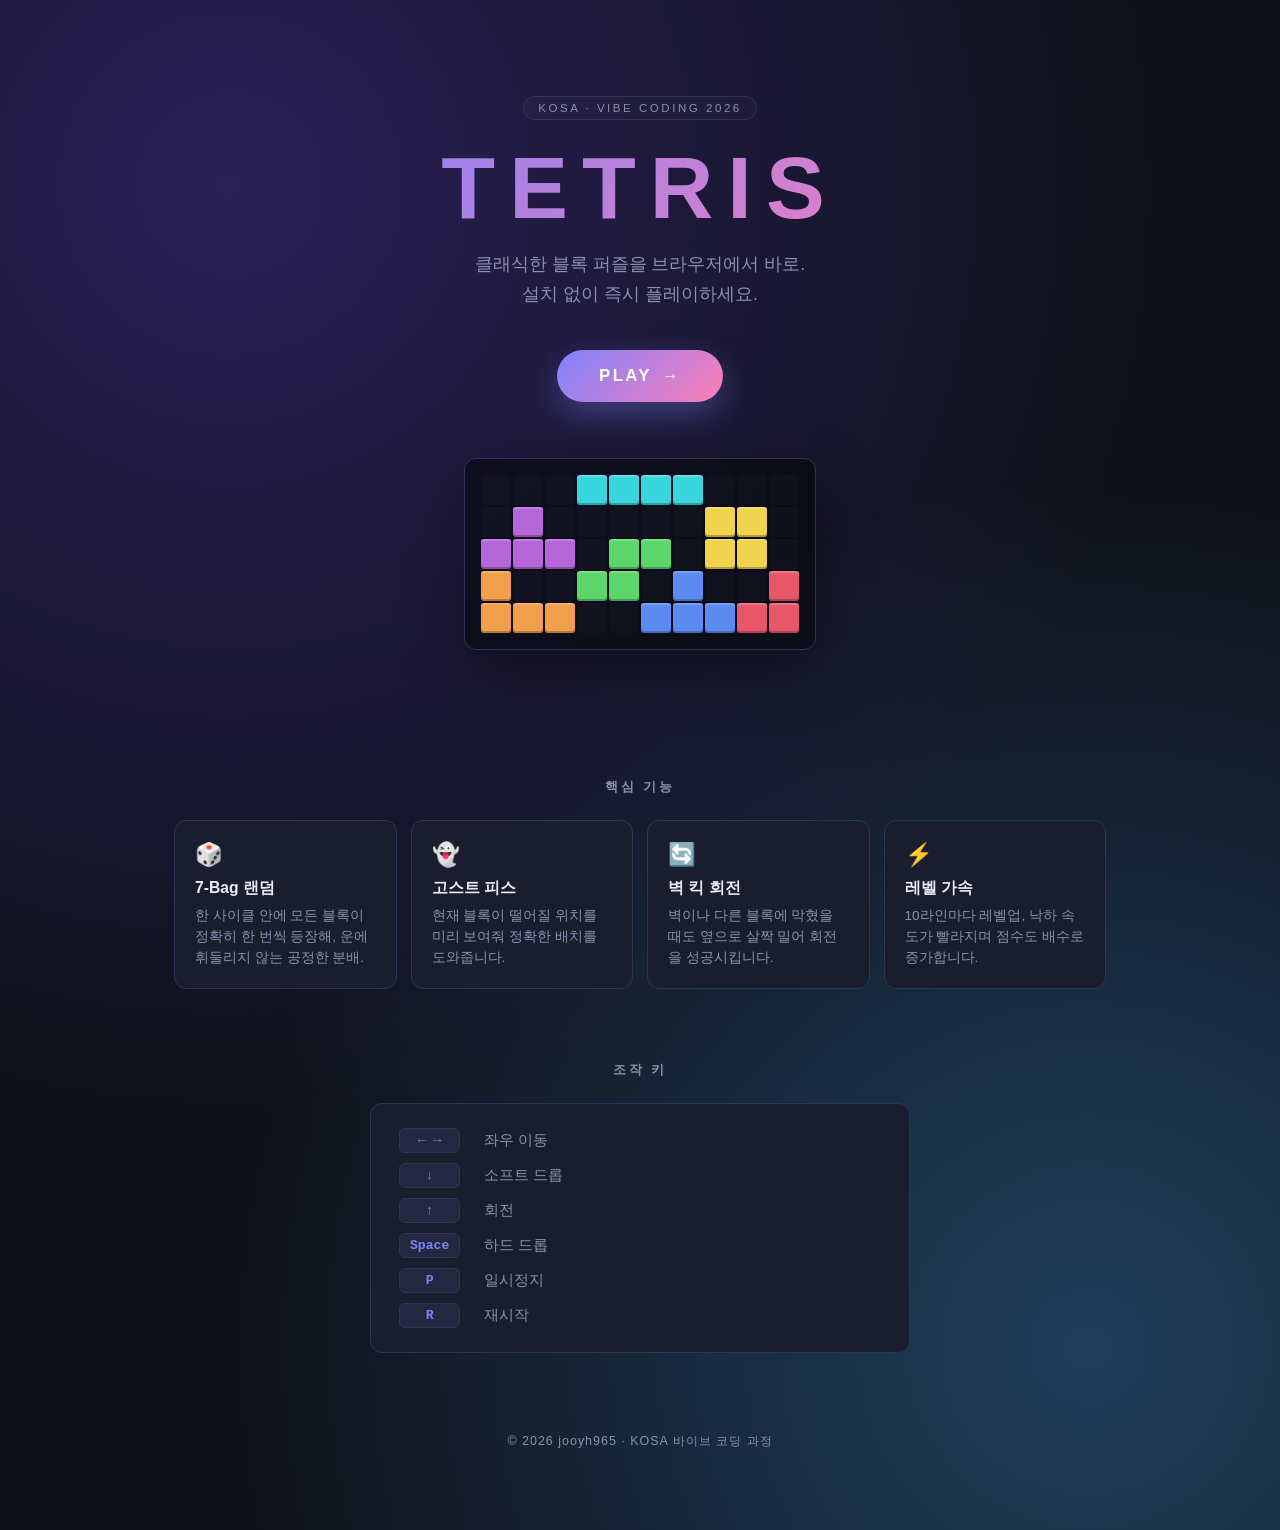
==== index.html @ ff589027 "feat: initial tetris release for GitHub Pages KOSA 바이브 코딩 2026 2기 Day 02 과제로 만든 테트리스를 별도 repo로 분리하여 " ====
<!DOCTYPE html>
<html lang="ko">
<head>
    <meta charset="UTF-8">
    <meta name="viewport" content="width=device-width, initial-scale=1.0">
    <title>TETRIS · 시작하기</title>
    <style>
        * { margin: 0; padding: 0; box-sizing: border-box; }

        :root {
            --bg: #0f111a;
            --panel: #1a1d2e;
            --panel-2: #232740;
            --border: #2e3454;
            --text: #e8eaf6;
            --text-muted: #8b8fb0;
            --accent: #7c83ff;
            --accent-2: #ff7eb6;

            --c-i: #3ad6e0;
            --c-o: #f0d44d;
            --c-t: #b566d9;
            --c-s: #5cd66b;
            --c-z: #e85769;
            --c-j: #5b8bf0;
            --c-l: #f0a04b;
        }

        html, body { min-height: 100vh; }

        body {
            font-family: -apple-system, BlinkMacSystemFont, "Segoe UI", "Noto Sans KR",
                Roboto, Helvetica, Arial, sans-serif;
            background:
                radial-gradient(circle at 18% 12%, #2a2057 0%, transparent 55%),
                radial-gradient(circle at 85% 88%, #1f3f5c 0%, transparent 50%),
                var(--bg);
            color: var(--text);
            overflow-x: hidden;
        }

        /* ---------- floating decorative blocks ---------- */
        .float-blocks {
            position: fixed;
            inset: 0;
            pointer-events: none;
            z-index: 0;
            overflow: hidden;
        }
        .float-blocks span {
            position: absolute;
            width: 38px;
            height: 38px;
            opacity: 0.18;
            border-radius: 4px;
            animation: floatY 14s linear infinite;
        }
        .float-blocks span:nth-child(1) { left: 6%;  top: -50px; background: var(--c-i); animation-duration: 16s; }
        .float-blocks span:nth-child(2) { left: 22%; top: -50px; background: var(--c-t); animation-duration: 22s; animation-delay: -4s; }
        .float-blocks span:nth-child(3) { left: 42%; top: -50px; background: var(--c-o); animation-duration: 18s; animation-delay: -10s; }
        .float-blocks span:nth-child(4) { left: 60%; top: -50px; background: var(--c-l); animation-duration: 24s; animation-delay: -2s; }
        .float-blocks span:nth-child(5) { left: 78%; top: -50px; background: var(--c-s); animation-duration: 20s; animation-delay: -8s; }
        .float-blocks span:nth-child(6) { left: 90%; top: -50px; background: var(--c-z); animation-duration: 17s; animation-delay: -12s; }

        @keyframes floatY {
            0%   { transform: translateY(0) rotate(0deg);   }
            100% { transform: translateY(110vh) rotate(360deg); }
        }

        /* ---------- layout ---------- */
        .wrap {
            position: relative;
            z-index: 1;
            max-width: 980px;
            margin: 0 auto;
            padding: 56px 24px 80px;
        }

        /* ---------- hero ---------- */
        .hero {
            text-align: center;
            padding: 40px 0 56px;
        }

        .badge {
            display: inline-block;
            font-size: 0.72rem;
            letter-spacing: 0.22em;
            color: var(--text-muted);
            padding: 5px 14px;
            border: 1px solid var(--border);
            border-radius: 999px;
            background: rgba(255, 255, 255, 0.02);
            margin-bottom: 24px;
        }

        .hero h1 {
            font-size: clamp(3.2rem, 9vw, 5.5rem);
            font-weight: 900;
            letter-spacing: 0.16em;
            background: linear-gradient(135deg, var(--accent), var(--accent-2));
            -webkit-background-clip: text;
            background-clip: text;
            color: transparent;
            line-height: 1;
            margin-bottom: 18px;
            animation: pulse 3.6s ease-in-out infinite;
        }

        @keyframes pulse {
            0%, 100% { filter: drop-shadow(0 0 18px rgba(124, 131, 255, 0.35)); }
            50%      { filter: drop-shadow(0 0 32px rgba(255, 126, 182, 0.55)); }
        }

        .hero p.lead {
            font-size: 1.1rem;
            color: var(--text-muted);
            max-width: 520px;
            margin: 0 auto 40px;
            line-height: 1.7;
        }

        .play-btn {
            display: inline-flex;
            align-items: center;
            gap: 10px;
            padding: 16px 42px;
            font-size: 1.05rem;
            font-weight: 800;
            letter-spacing: 0.14em;
            color: white;
            text-decoration: none;
            background: linear-gradient(135deg, var(--accent), var(--accent-2));
            border-radius: 999px;
            box-shadow: 0 12px 32px rgba(124, 131, 255, 0.35);
            transition: transform 0.18s ease, box-shadow 0.18s ease;
        }
        .play-btn:hover {
            transform: translateY(-2px);
            box-shadow: 0 18px 40px rgba(255, 126, 182, 0.45);
        }
        .play-btn .arrow {
            display: inline-block;
            transition: transform 0.2s ease;
        }
        .play-btn:hover .arrow { transform: translateX(4px); }

        /* ---------- preview piece grid ---------- */
        .preview {
            margin: 56px auto 0;
            display: grid;
            grid-template-columns: repeat(10, 30px);
            grid-auto-rows: 30px;
            gap: 2px;
            width: fit-content;
            padding: 16px;
            background: rgba(6, 7, 13, 0.6);
            border: 1px solid var(--border);
            border-radius: 12px;
            box-shadow: 0 20px 60px rgba(0, 0, 0, 0.4);
        }
        .preview .cell {
            background: rgba(255, 255, 255, 0.025);
            border-radius: 3px;
        }
        .preview .cell.b {
            box-shadow: inset 0 2px 0 rgba(255,255,255,0.18), inset 0 -2px 0 rgba(0,0,0,0.25);
        }

        /* ---------- sections ---------- */
        section.block {
            margin-top: 72px;
        }
        section.block h2 {
            font-size: 0.82rem;
            letter-spacing: 0.22em;
            color: var(--text-muted);
            text-align: center;
            margin-bottom: 24px;
            text-transform: uppercase;
        }

        .features {
            display: grid;
            grid-template-columns: repeat(auto-fit, minmax(200px, 1fr));
            gap: 14px;
        }
        .feature {
            background: var(--panel);
            border: 1px solid var(--border);
            border-radius: 12px;
            padding: 20px;
        }
        .feature .icon {
            font-size: 1.4rem;
            margin-bottom: 10px;
        }
        .feature h3 {
            font-size: 0.98rem;
            font-weight: 700;
            margin-bottom: 6px;
        }
        .feature p {
            font-size: 0.85rem;
            color: var(--text-muted);
            line-height: 1.55;
        }

        /* ---------- controls grid ---------- */
        .controls {
            max-width: 540px;
            margin: 0 auto;
            background: var(--panel);
            border: 1px solid var(--border);
            border-radius: 12px;
            padding: 24px 28px;
            display: grid;
            grid-template-columns: auto 1fr;
            gap: 10px 24px;
            align-items: center;
        }
        .controls kbd {
            font-family: ui-monospace, SFMono-Regular, Menlo, monospace;
            font-size: 0.82rem;
            font-weight: 700;
            color: var(--accent);
            padding: 4px 10px;
            background: var(--panel-2);
            border: 1px solid var(--border);
            border-radius: 6px;
            min-width: 56px;
            text-align: center;
        }
        .controls span {
            color: var(--text-muted);
            font-size: 0.92rem;
        }

        /* ---------- footer ---------- */
        footer {
            margin-top: 80px;
            text-align: center;
            color: var(--text-muted);
            font-size: 0.78rem;
            letter-spacing: 0.08em;
        }

        @media (max-width: 640px) {
            .preview { transform: scale(0.85); }
            .controls { padding: 18px; gap: 8px 14px; }
        }

        @media (prefers-reduced-motion: reduce) {
            .float-blocks span { animation: none; }
            .hero h1 { animation: none; }
        }
    </style>
</head>
<body>
    <div class="float-blocks" aria-hidden="true">
        <span></span><span></span><span></span><span></span><span></span><span></span>
    </div>

    <div class="wrap">
        <!-- ============ HERO ============ -->
        <header class="hero">
            <span class="badge">KOSA · VIBE CODING 2026</span>
            <h1>TETRIS</h1>
            <p class="lead">
                클래식한 블록 퍼즐을 브라우저에서 바로.<br>
                설치 없이 즉시 플레이하세요.
            </p>
            <a class="play-btn" href="play.html">
                PLAY <span class="arrow">→</span>
            </a>

            <!-- 데코용 미니 보드 (T 스핀 모양) -->
            <div class="preview" aria-hidden="true">
                <!-- row1 -->
                <div class="cell"></div><div class="cell"></div><div class="cell"></div>
                <div class="cell b" style="background: var(--c-i)"></div>
                <div class="cell b" style="background: var(--c-i)"></div>
                <div class="cell b" style="background: var(--c-i)"></div>
                <div class="cell b" style="background: var(--c-i)"></div>
                <div class="cell"></div><div class="cell"></div><div class="cell"></div>
                <!-- row2 -->
                <div class="cell"></div>
                <div class="cell b" style="background: var(--c-t)"></div>
                <div class="cell"></div><div class="cell"></div><div class="cell"></div><div class="cell"></div>
                <div class="cell"></div>
                <div class="cell b" style="background: var(--c-o)"></div>
                <div class="cell b" style="background: var(--c-o)"></div>
                <div class="cell"></div>
                <!-- row3 -->
                <div class="cell b" style="background: var(--c-t)"></div>
                <div class="cell b" style="background: var(--c-t)"></div>
                <div class="cell b" style="background: var(--c-t)"></div>
                <div class="cell"></div>
                <div class="cell b" style="background: var(--c-s)"></div>
                <div class="cell b" style="background: var(--c-s)"></div>
                <div class="cell"></div>
                <div class="cell b" style="background: var(--c-o)"></div>
                <div class="cell b" style="background: var(--c-o)"></div>
                <div class="cell"></div>
                <!-- row4 -->
                <div class="cell b" style="background: var(--c-l)"></div>
                <div class="cell"></div><div class="cell"></div>
                <div class="cell b" style="background: var(--c-s)"></div>
                <div class="cell b" style="background: var(--c-s)"></div>
                <div class="cell"></div>
                <div class="cell b" style="background: var(--c-j)"></div>
                <div class="cell"></div><div class="cell"></div>
                <div class="cell b" style="background: var(--c-z)"></div>
                <!-- row5 -->
                <div class="cell b" style="background: var(--c-l)"></div>
                <div class="cell b" style="background: var(--c-l)"></div>
                <div class="cell b" style="background: var(--c-l)"></div>
                <div class="cell"></div><div class="cell"></div>
                <div class="cell b" style="background: var(--c-j)"></div>
                <div class="cell b" style="background: var(--c-j)"></div>
                <div class="cell b" style="background: var(--c-j)"></div>
                <div class="cell b" style="background: var(--c-z)"></div>
                <div class="cell b" style="background: var(--c-z)"></div>
            </div>
        </header>

        <!-- ============ FEATURES ============ -->
        <section class="block">
            <h2>핵심 기능</h2>
            <div class="features">
                <div class="feature">
                    <div class="icon">🎲</div>
                    <h3>7-Bag 랜덤</h3>
                    <p>한 사이클 안에 모든 블록이 정확히 한 번씩 등장해, 운에 휘둘리지 않는 공정한 분배.</p>
                </div>
                <div class="feature">
                    <div class="icon">👻</div>
                    <h3>고스트 피스</h3>
                    <p>현재 블록이 떨어질 위치를 미리 보여줘 정확한 배치를 도와줍니다.</p>
                </div>
                <div class="feature">
                    <div class="icon">🔄</div>
                    <h3>벽 킥 회전</h3>
                    <p>벽이나 다른 블록에 막혔을 때도 옆으로 살짝 밀어 회전을 성공시킵니다.</p>
                </div>
                <div class="feature">
                    <div class="icon">⚡</div>
                    <h3>레벨 가속</h3>
                    <p>10라인마다 레벨업, 낙하 속도가 빨라지며 점수도 배수로 증가합니다.</p>
                </div>
            </div>
        </section>

        <!-- ============ CONTROLS ============ -->
        <section class="block">
            <h2>조작 키</h2>
            <div class="controls">
                <kbd>← →</kbd><span>좌우 이동</span>
                <kbd>↓</kbd><span>소프트 드롭</span>
                <kbd>↑</kbd><span>회전</span>
                <kbd>Space</kbd><span>하드 드롭</span>
                <kbd>P</kbd><span>일시정지</span>
                <kbd>R</kbd><span>재시작</span>
            </div>
        </section>

        <footer>
            © 2026 jooyh965 · KOSA 바이브 코딩 과정
        </footer>
    </div>
</body>
</html>
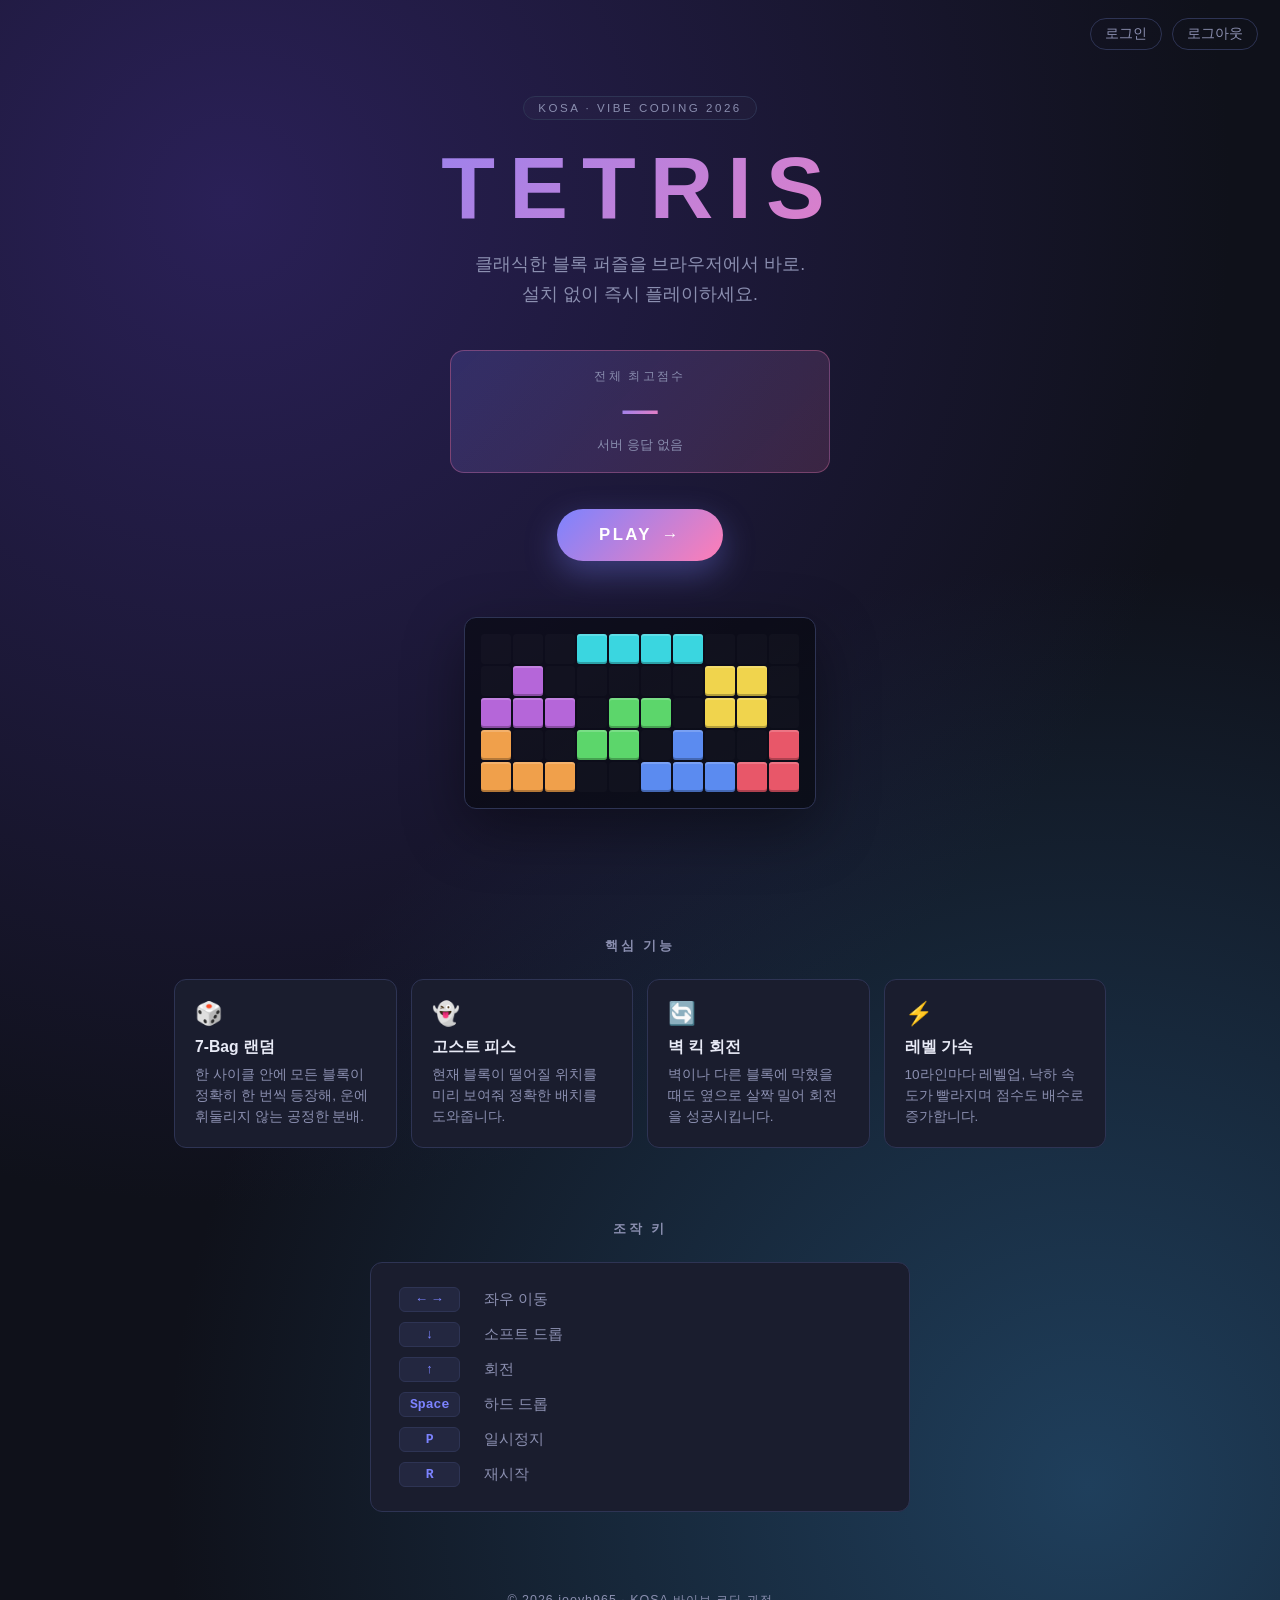
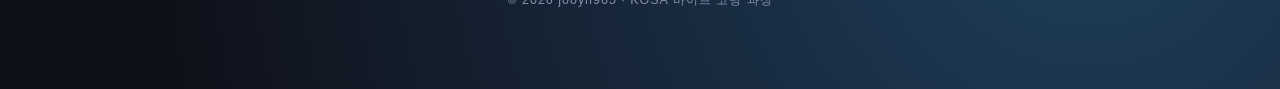
==== commit 4939d032: "feat: 백엔드 연동 (이메일 로그인 + 점수 기록 + 전체 최고점수) - login.html + auth.js : 이메일/비밀번호 회원가입·로그인 페이지 - api.js    " ====
--- a/index.html
+++ b/index.html
@@ -248,11 +248,94 @@
         @media (max-width: 640px) {
             .preview { transform: scale(0.85); }
             .controls { padding: 18px; gap: 8px 14px; }
+            .landing-topbar { right: 14px; top: 14px; }
         }
 
         @media (prefers-reduced-motion: reduce) {
             .float-blocks span { animation: none; }
             .hero h1 { animation: none; }
+        }
+
+        /* ---------- landing-topbar (login state) ---------- */
+        .landing-topbar {
+            position: fixed;
+            top: 18px;
+            right: 22px;
+            z-index: 10;
+            display: flex;
+            align-items: center;
+            gap: 10px;
+            font-size: 0.85rem;
+        }
+        .landing-topbar > * { pointer-events: auto; }
+        .landing-topbar[hidden] { display: none; }
+
+        .user-badge-landing {
+            padding: 6px 12px;
+            background: rgba(26, 29, 46, 0.7);
+            backdrop-filter: blur(8px);
+            -webkit-backdrop-filter: blur(8px);
+            border: 1px solid var(--border);
+            border-radius: 999px;
+            color: var(--text);
+            max-width: 220px;
+            overflow: hidden;
+            text-overflow: ellipsis;
+            white-space: nowrap;
+        }
+        .auth-link {
+            display: inline-block;
+            padding: 6px 14px;
+            background: transparent;
+            color: var(--text-muted);
+            border: 1px solid var(--border);
+            border-radius: 999px;
+            text-decoration: none;
+            font-size: 0.85rem;
+            cursor: pointer;
+            transition: color 0.15s ease, border-color 0.15s ease;
+        }
+        .auth-link:hover {
+            color: var(--accent-2);
+            border-color: var(--accent-2);
+        }
+
+        /* ---------- best score card on landing ---------- */
+        .best-card {
+            margin: 32px auto 36px;
+            max-width: 380px;
+            padding: 18px 24px;
+            background: linear-gradient(135deg, rgba(124, 131, 255, 0.18), rgba(255, 126, 182, 0.15));
+            border: 1px solid rgba(255, 126, 182, 0.32);
+            border-radius: 14px;
+            display: flex;
+            flex-direction: column;
+            gap: 4px;
+            align-items: center;
+            text-align: center;
+        }
+        .best-card-label {
+            font-size: 0.72rem;
+            letter-spacing: 0.2em;
+            color: var(--text-muted);
+        }
+        .best-card-value {
+            font-size: 2.2rem;
+            font-weight: 800;
+            font-variant-numeric: tabular-nums;
+            background: linear-gradient(135deg, var(--accent), var(--accent-2));
+            -webkit-background-clip: text;
+            background-clip: text;
+            color: transparent;
+            margin: 2px 0;
+        }
+        .best-card-holder {
+            font-size: 0.82rem;
+            color: var(--text-muted);
+            overflow: hidden;
+            text-overflow: ellipsis;
+            white-space: nowrap;
+            max-width: 100%;
         }
     </style>
 </head>
@@ -260,6 +343,12 @@
     <div class="float-blocks" aria-hidden="true">
         <span></span><span></span><span></span><span></span><span></span><span></span>
     </div>
+
+    <header class="landing-topbar">
+        <span id="userBadge" class="user-badge-landing" hidden></span>
+        <a id="loginLink" class="auth-link" href="login.html" hidden>로그인</a>
+        <button id="logoutBtn" class="auth-link" type="button" hidden>로그아웃</button>
+    </header>
 
     <div class="wrap">
         <!-- ============ HERO ============ -->
@@ -270,7 +359,14 @@
                 클래식한 블록 퍼즐을 브라우저에서 바로.<br>
                 설치 없이 즉시 플레이하세요.
             </p>
-            <a class="play-btn" href="play.html">
+
+            <div id="bestCard" class="best-card">
+                <span class="best-card-label">전체 최고점수</span>
+                <span id="bestScore" class="best-card-value">—</span>
+                <span id="bestHolder" class="best-card-holder">불러오는 중…</span>
+            </div>
+
+            <a class="play-btn" href="play.html" id="playBtn">
                 PLAY <span class="arrow">→</span>
             </a>
 
@@ -368,5 +464,77 @@
             © 2026 jooyh965 · KOSA 바이브 코딩 과정
         </footer>
     </div>
+
+    <script src="api.js"></script>
+    <script>
+        // ---- top bar: login state ----
+        const $userBadge = document.getElementById("userBadge");
+        const $loginLink = document.getElementById("loginLink");
+        const $logoutBtn = document.getElementById("logoutBtn");
+        const $playBtn = document.getElementById("playBtn");
+        const $bestScore = document.getElementById("bestScore");
+        const $bestHolder = document.getElementById("bestHolder");
+
+        function renderAuthState() {
+            const email = getEmail();
+            if (isAuthed() && email) {
+                $userBadge.textContent = email;
+                $userBadge.hidden = false;
+                $logoutBtn.hidden = false;
+                $loginLink.hidden = true;
+            } else {
+                $userBadge.hidden = true;
+                $logoutBtn.hidden = true;
+                $loginLink.hidden = false;
+            }
+        }
+        renderAuthState();
+
+        $logoutBtn.addEventListener("click", async () => {
+            const r = getRefresh();
+            if (r) {
+                try {
+                    await fetch(`${API_BASE}/auth/logout`, {
+                        method: "POST",
+                        headers: { "Content-Type": "application/json" },
+                        body: JSON.stringify({ refresh_token: r }),
+                    });
+                } catch (_) {}
+            }
+            clearTokens();
+            renderAuthState();
+        });
+
+        $playBtn.addEventListener("click", (e) => {
+            if (!isAuthed()) {
+                e.preventDefault();
+                setFlash("플레이하려면 로그인이 필요합니다");
+                window.location.href = "login.html";
+            }
+        });
+
+        // ---- highest score ----
+        (async function loadBest() {
+            try {
+                const res = await publicFetch("/scores/highest");
+                if (!res.ok) {
+                    $bestScore.textContent = "—";
+                    $bestHolder.textContent = "서버 응답 없음";
+                    return;
+                }
+                const data = await res.json();
+                if (data == null) {
+                    $bestScore.textContent = "0";
+                    $bestHolder.textContent = "아직 기록 없음 — 첫 번째 주인공이 되어보세요";
+                    return;
+                }
+                $bestScore.textContent = data.score.toLocaleString();
+                $bestHolder.textContent = `by ${data.email}`;
+            } catch (_) {
+                $bestScore.textContent = "—";
+                $bestHolder.textContent = "서버 응답 없음";
+            }
+        })();
+    </script>
 </body>
 </html>
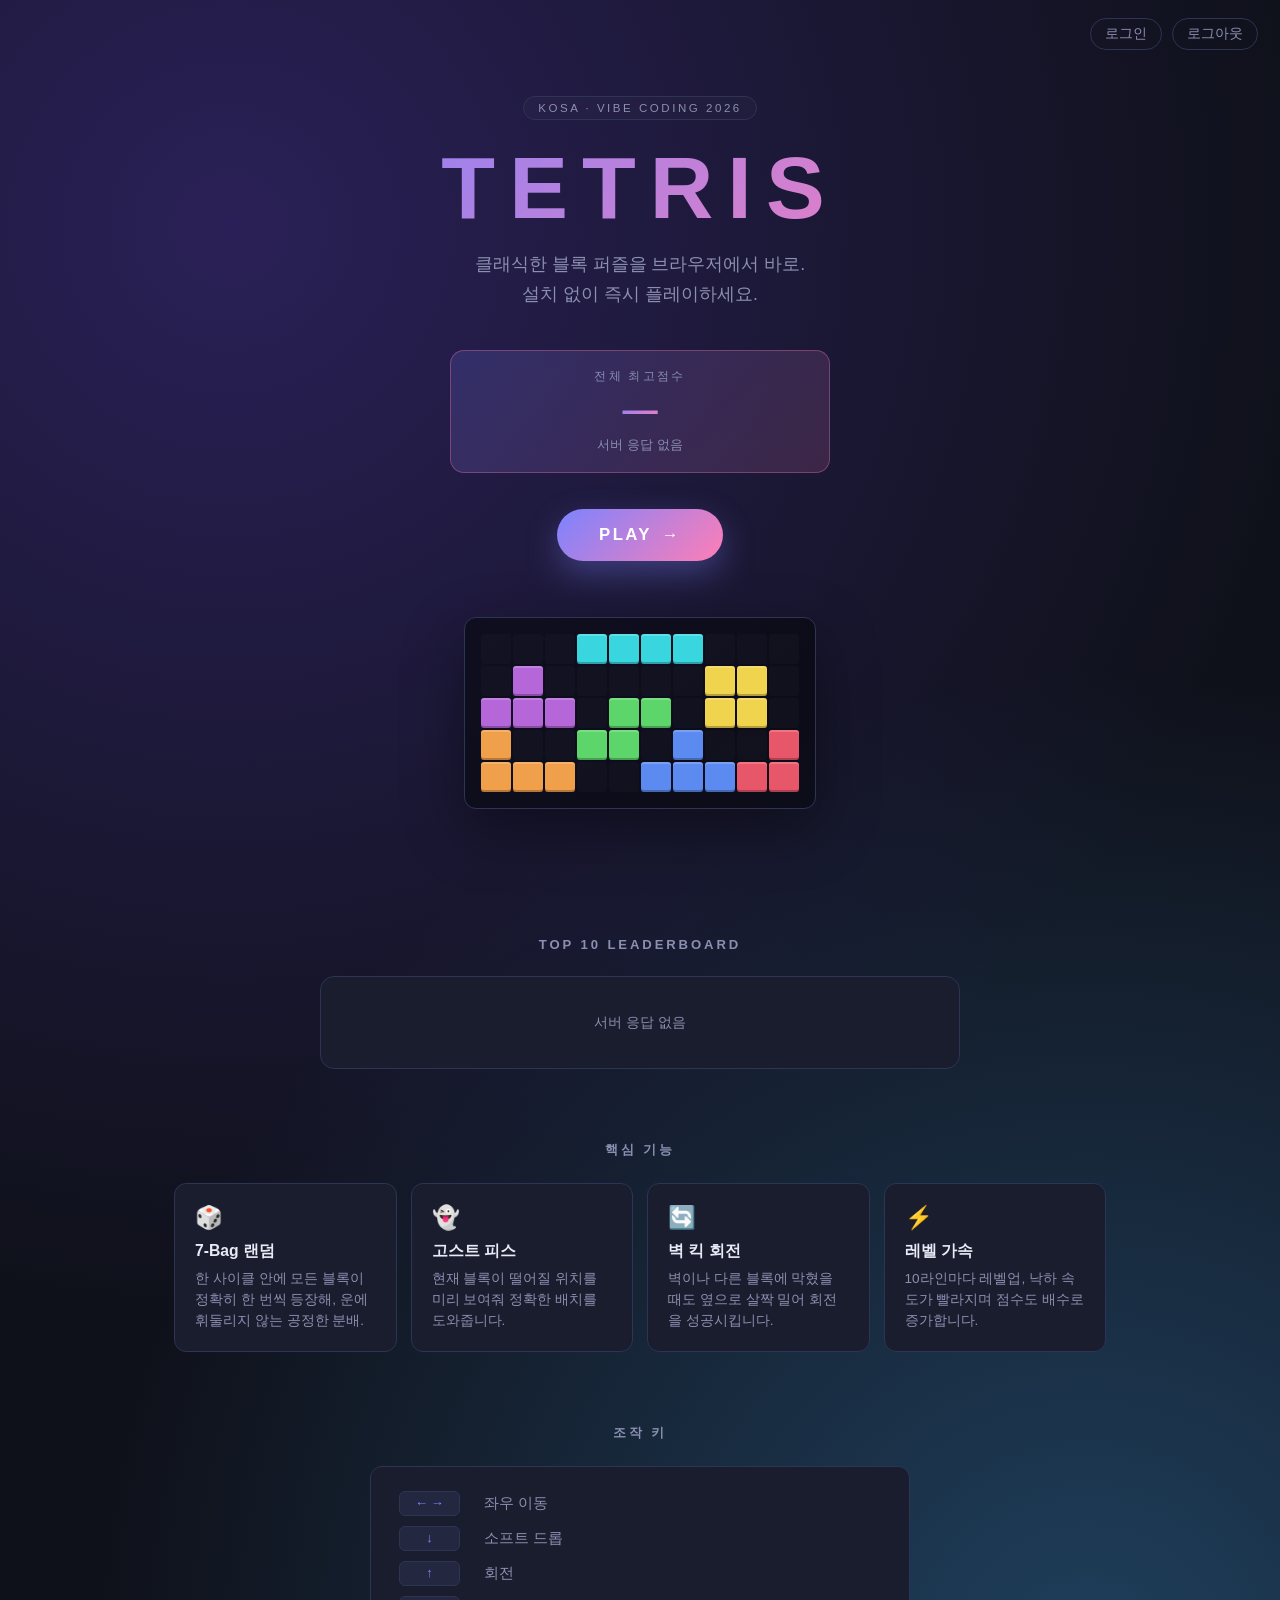
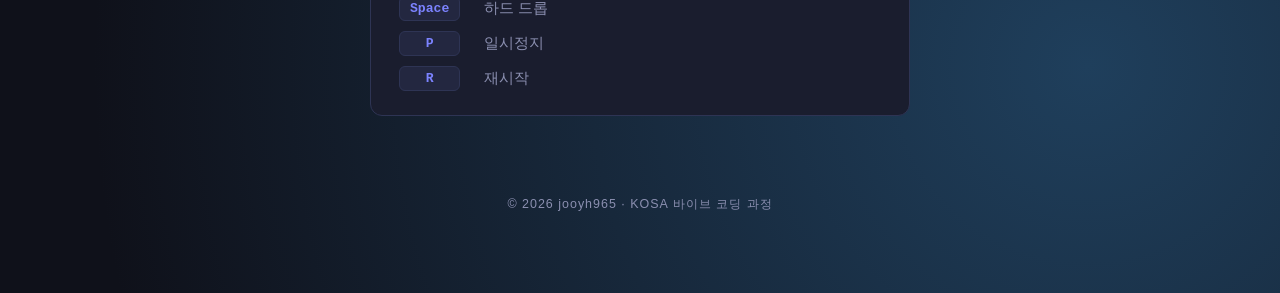
==== commit 706c7422: "feat: Top 10 리더보드 추가 (백엔드 + 랜딩 섹션) - 백엔드 GET /scores/top?limit=N (기본 10) — 익명 가능, 전체 사용자   상위 N개 게임 " ====
--- a/index.html
+++ b/index.html
@@ -336,6 +336,83 @@
             text-overflow: ellipsis;
             white-space: nowrap;
             max-width: 100%;
+        }
+
+        /* ---------- leaderboard ---------- */
+        .leaderboard-block { margin-top: 48px; }
+        .leaderboard {
+            max-width: 640px;
+            margin: 0 auto;
+            background: var(--panel);
+            border: 1px solid var(--border);
+            border-radius: 14px;
+            padding: 14px 16px;
+        }
+        .leaderboard-empty {
+            text-align: center;
+            color: var(--text-muted);
+            font-size: 0.88rem;
+            padding: 22px 0;
+        }
+        .leaderboard ol {
+            list-style: none;
+            display: flex;
+            flex-direction: column;
+            gap: 4px;
+        }
+        .leaderboard li {
+            display: grid;
+            grid-template-columns: 44px 1fr auto;
+            gap: 14px;
+            align-items: center;
+            padding: 10px 14px;
+            border-radius: 10px;
+            background: rgba(35, 39, 64, 0.5);
+            border: 1px solid transparent;
+            transition: background 0.15s ease, border-color 0.15s ease;
+        }
+        .leaderboard li:hover {
+            background: rgba(35, 39, 64, 0.85);
+        }
+        .leaderboard li.mine {
+            border-color: rgba(255, 126, 182, 0.6);
+            background: linear-gradient(135deg, rgba(124, 131, 255, 0.18), rgba(255, 126, 182, 0.15));
+        }
+        .leaderboard .rank {
+            font-family: ui-monospace, SFMono-Regular, Menlo, monospace;
+            font-size: 1rem;
+            font-weight: 800;
+            text-align: center;
+            color: var(--text-muted);
+        }
+        .leaderboard li.top1 .rank { color: #f0d44d; }   /* gold */
+        .leaderboard li.top2 .rank { color: #c0c4d6; }   /* silver */
+        .leaderboard li.top3 .rank { color: #d29466; }   /* bronze */
+        .leaderboard .who {
+            min-width: 0;
+            display: flex;
+            flex-direction: column;
+            gap: 1px;
+        }
+        .leaderboard .who .email {
+            font-size: 0.92rem;
+            color: var(--text);
+            overflow: hidden;
+            text-overflow: ellipsis;
+            white-space: nowrap;
+        }
+        .leaderboard .who .meta {
+            font-size: 0.72rem;
+            color: var(--text-muted);
+        }
+        .leaderboard .score {
+            font-variant-numeric: tabular-nums;
+            font-size: 1.1rem;
+            font-weight: 800;
+            background: linear-gradient(135deg, var(--accent), var(--accent-2));
+            -webkit-background-clip: text;
+            background-clip: text;
+            color: transparent;
         }
     </style>
 </head>
@@ -420,6 +497,15 @@
             </div>
         </header>
 
+        <!-- ============ LEADERBOARD ============ -->
+        <section class="block leaderboard-block">
+            <h2>TOP 10 LEADERBOARD</h2>
+            <div id="leaderboard" class="leaderboard">
+                <p class="leaderboard-empty" id="leaderboardStatus">불러오는 중…</p>
+                <ol id="leaderboardList" hidden></ol>
+            </div>
+        </section>
+
         <!-- ============ FEATURES ============ -->
         <section class="block">
             <h2>핵심 기능</h2>
@@ -535,6 +621,59 @@
                 $bestHolder.textContent = "서버 응답 없음";
             }
         })();
+
+        // ---- leaderboard (top 10) ----
+        const $lbStatus = document.getElementById("leaderboardStatus");
+        const $lbList = document.getElementById("leaderboardList");
+
+        function rankBadge(rank) {
+            if (rank === 1) return "🥇";
+            if (rank === 2) return "🥈";
+            if (rank === 3) return "🥉";
+            return `#${rank}`;
+        }
+
+        function escapeHtml(s) {
+            return s.replace(/[&<>"']/g, c => ({
+                "&": "&amp;", "<": "&lt;", ">": "&gt;", '"': "&quot;", "'": "&#039;"
+            }[c]));
+        }
+
+        (async function loadLeaderboard() {
+            try {
+                const res = await publicFetch("/scores/top?limit=10");
+                if (!res.ok) {
+                    $lbStatus.textContent = `서버 응답 없음 (HTTP ${res.status})`;
+                    return;
+                }
+                const rows = await res.json();
+                if (!rows.length) {
+                    $lbStatus.textContent = "아직 기록이 없습니다 — 첫 게임을 플레이해보세요";
+                    return;
+                }
+                const myEmail = getEmail();
+                $lbList.innerHTML = rows.map(r => {
+                    const cls = [
+                        r.rank <= 3 ? `top${r.rank}` : "",
+                        myEmail && r.email === myEmail ? "mine" : "",
+                    ].filter(Boolean).join(" ");
+                    return `
+                        <li class="${cls}">
+                            <span class="rank">${rankBadge(r.rank)}</span>
+                            <span class="who">
+                                <span class="email">${escapeHtml(r.email)}</span>
+                                <span class="meta">${r.lines} lines · LV ${r.level}</span>
+                            </span>
+                            <span class="score">${r.score.toLocaleString()}</span>
+                        </li>
+                    `;
+                }).join("");
+                $lbStatus.hidden = true;
+                $lbList.hidden = false;
+            } catch (_) {
+                $lbStatus.textContent = "서버 응답 없음";
+            }
+        })();
     </script>
 </body>
 </html>
